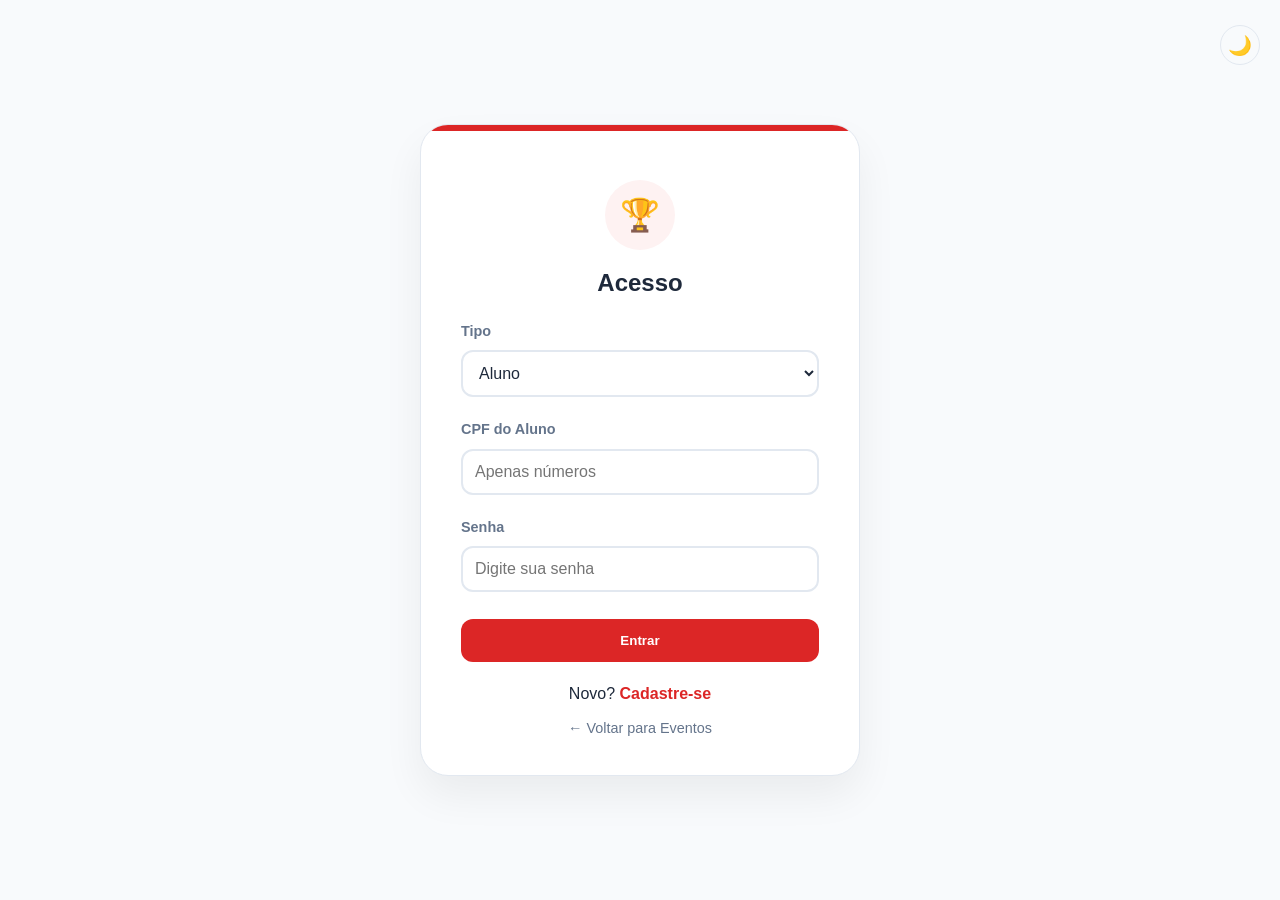
==== index.html @ 8bf76eec "alterado" ====
<!DOCTYPE html>
<html lang="pt-br">
<head>
    <meta charset="UTF-8">
    <title>Dashboard</title>
    <link rel="stylesheet" href="style.css">
</head>
<body>
    <header>
        ⚽ Sistema de Jogos Escolares
        <button onclick="toggleDarkMode()" class="dark-mode-toggle" id="darkModeBtn">🌙</button>
    </header>
    <div class="container">
        <div style="background: var(--vermelho-light); color: var(--vermelho); padding: 12px 20px; border-radius: 16px; margin-bottom: 1.5rem; font-weight: 700; box-shadow: var(--shadow);">
            📌 Inscrições para: <span id="nomeEventoAtual">Carregando...</span>
        </div>
        <div class="header-actions">
            <div>Bem-vindo, <strong id="nomeExibicao">...</strong></div>
            <div>
                <button onclick="window.location.href='eventos.html'" class="btn-logout" style="margin-right:8px;">Trocar Evento</button>
                <button onclick="logout()" class="btn-logout">Sair</button>
            </div>
        </div>
        
        <!-- Grid de Estatísticas -->
        <div class="dashboard-stats">
            <div class="stat-card"><span class="stat-title">Inscritos</span><span id="totalGeral" class="stat-value">0</span></div>
            <div class="stat-card"><span class="stat-title">Vagas Livres</span><span id="vagasRestantes" class="stat-value">94</span></div>
        </div>

        <!-- Painel Central: Placar Ao Vivo Interativo -->
        <div class="list" style="text-align: center; padding: 2rem; margin-bottom: 1.5rem;">
            <h3 style="color: var(--text-main); font-weight: 800; margin-bottom: 1.5rem; display: flex; align-items: center; justify-content: center; gap: 8px;">
                🏆 Placar Ao Vivo
            </h3>
            
            <div style="display: flex; justify-content: center; align-items: center; gap: 3rem; margin-bottom: 1.5rem;">
                <!-- Time A -->
                <div>
                    <div id="nomeTimeA" style="font-weight: 800; font-size: 1.2rem; color: var(--text-main); margin-bottom: 5px; cursor: pointer;" onclick="alterarNomeTime('A')">2º A</div>
                    <span id="pontoTimeA" style="font-size: 4rem; font-weight: 900; color: var(--vermelho); line-height: 1;">0</span>
                </div>
                
                <!-- Divisor X -->
                <div style="font-size: 2rem; font-weight: 900; color: var(--text-sub);">X</div>
                
                <!-- Time B -->
                <div>
                    <div id="nomeTimeB" style="font-weight: 800; font-size: 1.2rem; color: var(--text-main); margin-bottom: 5px; cursor: pointer;" onclick="alterarNomeTime('B')">3º B</div>
                    <span id="pontoTimeB" style="font-size: 4rem; font-weight: 900; color: var(--vermelho); line-height: 1;">0</span>
                </div>
            </div>

            <!-- Controles do Placar (Liberados via script apenas para o Professor) -->
            <div id="controlesPlacar" style="display: none; justify-content: center; align-items: center; gap: 10px; flex-wrap: wrap;">
                <button onclick="modificarPlacar('A', 1)" style="background: var(--vermelho); color: white; border: none; padding: 10px 16px; border-radius: 8px; font-weight: 700; cursor: pointer;">+ Time A</button>
                <button onclick="modificarPlacar('A', -1)" style="background: var(--vermelho); color: white; border: none; padding: 10px 16px; border-radius: 8px; font-weight: 700; cursor: pointer;">- Time A</button>
                <button onclick="modificarPlacar('B', 1)" style="background: var(--vermelho); color: white; border: none; padding: 10px 16px; border-radius: 8px; font-weight: 700; cursor: pointer;">+ Time B</button>
                <button onclick="modificarPlacar('B', -1)" style="background: var(--vermelho); color: white; border: none; padding: 10px 16px; border-radius: 8px; font-weight: 700; cursor: pointer;">- Time B</button>
                <button onclick="resetarPlacar()" style="background: #1e293b; color: white; border: none; padding: 10px 16px; border-radius: 8px; font-weight: 700; cursor: pointer;">🔄 Resetar</button>
            </div>
        </div>

        <div class="cards">
            <div class="card active">Vôlei</div><div class="card">Handebol</div>
            <div class="card">Futsal</div><div class="card">Basquete</div>
        </div>
        <div class="sexo-toggle">
            <button class="sexo-btn active">Masculino</button>
            <button class="sexo-btn">Feminino</button>
        </div>
        <div class="form-box" id="formProfessor">
            <input type="text" id="nomeAluno" placeholder="Nome">
            <input type="text" id="turmaAluno" placeholder="Turma">
            <select id="posicaoAluno"><option>Titular</option><option>Reserva</option></select>
            <button onclick="adicionarAluno()" id="btnSalvar">Salvar</button>
        </div>
        <button onclick="adicionarAluno()" id="btnInscricaoAluno" style="display:none; margin-bottom: 20px; background: var(--vermelho); color:white; border:none; padding: 15px; border-radius: 12px; width:100%; font-weight:bold; cursor:pointer;">Inscrever-me nesta modalidade</button>
        <div class="search-container">
            <input type="text" id="busca" oninput="renderTabela()" placeholder="🔍 Buscar atleta...">
            <span id="contador" class="contador-badge">0/12 jogadores</span>
        </div>
        <div class="list">
            <table>
                <thead><tr><th>Atleta</th><th>Turma</th><th>Posição</th><th style="text-align:right">Ações</th></tr></thead>
                <tbody id="tabela-alunos"></tbody>
            </table>
        </div>
    </div>
    <script src="script.js"></script>
</body>
</html>
// alterado por henzo
---- style.css ----
/* --- VARIÁVEIS DE SISTEMA E CORES --- */
:root {
    --vermelho: #dc2626;
    --vermelho-dark: #991b1b;
    --vermelho-light: #fef2f2;
    --bg-light: #f8fafc;
    --bg-card: white;
    --text-main: #1e293b;
    --text-sub: #64748b;
    --border-color: #e2e8f0;
    --shadow: 0 10px 15px -3px rgba(0, 0, 0, 0.05);
    --transition: all 0.3s cubic-bezier(0.4, 0, 0.2, 1);
}

[data-theme="dark"] {
    --bg-light: #0f172a;
    --bg-card: #1e293b;
    --text-main: #f8fafc;
    --text-sub: #94a3b8;
    --border-color: #334155;
    --vermelho-light: #450a0a;
}

/* --- ESTRUTURA GLOBAL COMTILHADA --- */
* { box-sizing: border-box; margin: 0; padding: 0; outline: none; }
body { font-family: 'Inter', sans-serif; background: var(--bg-light); color: var(--text-main); line-height: 1.5; transition: background 0.3s, color 0.3s; }

/* --- MANUTENÇÃO INTEGRAL DAS TELAS DE LOGIN E CADASTRO (INALTERADO) --- */
.login-page { background: var(--bg-light); min-height: 100vh; display: flex; align-items: center; justify-content: center; padding: 20px; }
.login-box { background: var(--bg-card); padding: 35px 40px; border-radius: 28px; width: 100%; max-width: 440px; box-shadow: 0 20px 40px rgba(0,0,0,0.06); position: relative; overflow: hidden; border: 1px solid var(--border-color); }
.login-accent-bar { height: 6px; background: var(--vermelho); width: 100%; position: absolute; top: 0; left: 0; }
.icon-circle { width: 70px; height: 70px; background: var(--vermelho-light); color: var(--vermelho); font-size: 2rem; display: flex; align-items: center; justify-content: center; border-radius: 50%; margin: 20px auto 15px; }
.login-header h2 { text-align: center; color: var(--text-main); font-weight: 800; margin-bottom: 20px; }
.input-group { margin-bottom: 22px; }
.input-group label { display: block; font-size: 0.9rem; font-weight: 600; margin-bottom: 8px; color: var(--text-sub); }
input, select { width: 100%; padding: 12px; border: 2px solid var(--border-color); border-radius: 12px; font-size: 1rem; transition: var(--transition); background: var(--bg-card); color: var(--text-main); }
input:focus, select:focus { border-color: var(--vermelho); box-shadow: 0 0 0 4px var(--vermelho-light); }
#btnEntrar, #btnSalvar { width: 100%; background: var(--vermelho); color: white; border: none; padding: 14px; border-radius: 12px; font-weight: 700; cursor: pointer; transition: var(--transition); margin-top: 5px; }
#btnEntrar:hover, #btnSalvar:hover { background: var(--vermelho-dark); transform: translateY(-2px); }

/* --- ESTRUTURA DO TOPO E CONTAINERS --- */
header { background: var(--bg-card); padding: 1.2rem; text-align: center; font-weight: 800; color: var(--vermelho); border-bottom: 4px solid var(--vermelho); box-shadow: var(--shadow); position: relative; }
.container { max-width: 1000px; margin: 2rem auto; padding: 0 1rem; }
.header-actions { display: flex; justify-content: space-between; align-items: center; background: var(--bg-card); padding: 12px 20px; border-radius: 16px; margin-bottom: 1.5rem; box-shadow: var(--shadow); border: 1px solid var(--border-color); }

/* --- PAINEL PRINCIPAL (DASHBOARD) --- */
.dashboard-stats { display: grid; grid-template-columns: repeat(auto-fit, minmax(140px, 1fr)); gap: 1rem; margin-bottom: 2rem; }
.stat-card { background: var(--bg-card); padding: 0.8rem 1.2rem; border-radius: 16px; box-shadow: var(--shadow); border-left: 5px solid var(--vermelho); border-top: 1px solid var(--border-color); border-right: 1px solid var(--border-color); border-bottom: 1px solid var(--border-color); }
.stat-title { font-size: 0.65rem; color: var(--text-sub); text-transform: uppercase; font-weight: 700; display: block; }
.stat-value { font-size: 1.8rem; font-weight: 800; color: var(--text-main); display: block; line-height: 1.2; margin-top: 4px; }

/* --- ABAS DE ESPORTES (CARDS) --- */
.cards { display: grid; grid-template-columns: repeat(auto-fit, minmax(120px, 1fr)); gap: 12px; margin-bottom: 1.5rem; }
.card { background: var(--bg-card); padding: 1rem; border-radius: 12px; text-align: center; cursor: pointer; font-weight: 600; box-shadow: var(--shadow); border: 2px solid transparent; transition: var(--transition); color: var(--text-main); }
.card.active { border-color: var(--vermelho); color: var(--vermelho); background: var(--vermelho-light); }

/* --- ALTERNADOR DE GÊNERO --- */
.sexo-toggle { display: flex; background: var(--border-color); padding: 4px; border-radius: 50px; max-width: 280px; margin-bottom: 1.5rem; }
.sexo-btn { flex: 1; padding: 8px 15px; border: none; border-radius: 50px; text-align: center; cursor: pointer; font-weight: 600; font-size: 0.9rem; color: var(--text-sub); background: transparent; transition: var(--transition); }
.sexo-btn.active { background: var(--vermelho); color: white; box-shadow: var(--shadow); }

/* --- BLOCO DE FORMULÁRIO INTERNO --- */
.form-box { background: var(--bg-card); padding: 1.5rem; border-radius: 20px; box-shadow: var(--shadow); border: 1px solid var(--border-color); display: grid; grid-template-columns: 2fr 1fr 1fr auto; gap: 12px; margin-bottom: 2rem; align-items: center; }

/* --- REGRAS DE BUSCA E LISTAGENS COMTILHADAS --- */
.search-container { display: flex; align-items: center; justify-content: space-between; background: var(--bg-card); padding: 10px 20px; border-radius: 16px; margin-bottom: 1.5rem; box-shadow: var(--shadow); border: 1px solid var(--border-color); }
.search-container input { border: none; background: transparent; width: 100%; padding: 10px; color: var(--text-main); }
.search-container input:focus { box-shadow: none; border-color: transparent; }
.contador-badge { background: var(--vermelho-light); color: var(--vermelho); padding: 6px 14px; border-radius: 12px; font-size: 0.85rem; font-weight: 700; white-space: nowrap; }

.list { background: var(--bg-card); border-radius: 20px; padding: 1.5rem; box-shadow: var(--shadow); margin-top: 1rem; overflow-x: auto; border: 1px solid var(--border-color); }
table { width: 100%; border-collapse: collapse; }
th { text-align: left; color: var(--text-sub); font-size: 0.85rem; text-transform: uppercase; padding: 12px 15px; border-bottom: 2px solid var(--border-color); }
td { padding: 16px 15px; border-bottom: 1px solid var(--border-color); color: var(--text-main); font-size: 0.95rem; }
th:last-child, td:last-child { text-align: right; }

/* --- BADGES E BOTÕES AUXILIARES --- */
.action-btn { border: none; background: var(--bg-light); padding: 8px 12px; border-radius: 10px; cursor: pointer; margin-left: 5px; transition: var(--transition); }
.action-btn:hover { background: var(--border-color); transform: scale(1.1); }

.badge { padding: 6px 12px; border-radius: 8px; font-size: 0.75rem; font-weight: 700; }
.titular { background: #dcfce7; color: #166534; }
[data-theme="dark"] .titular { background: #14532d; color: #4ade80; }
.reserva { background: var(--bg-light); color: var(--text-sub); }

.btn-logout { background: var(--bg-light); color: var(--text-sub); border: 1px solid var(--border-color); padding: 8px 16px; border-radius: 10px; font-weight: 700; cursor: pointer; transition: var(--transition); }
.btn-logout:hover { background: var(--border-color); color: var(--text-main); }

.dark-mode-toggle { position: absolute; right: 20px; top: 50%; transform: translateY(-50%); background: var(--bg-light); border: 1px solid var(--border-color); font-size: 1.2rem; padding: 8px; border-radius: 50%; cursor: pointer; display: flex; align-items: center; justify-content: center; width: 40px; height: 40px; transition: var(--transition); }

/* --- GRID DE TORNEIOS / EVENTOS --- */
.events-grid { display: grid; grid-template-columns: repeat(auto-fit, minmax(300px, 1fr)); gap: 1.5rem; margin-top: 2rem; }
.event-card { background: var(--bg-card); border-radius: 20px; overflow: hidden; box-shadow: var(--shadow); transition: var(--transition); display: flex; flex-direction: column; border: 1px solid var(--border-color); }
.event-card:hover { transform: translateY(-5px); box-shadow: 0 20px 25px -5px rgba(0, 0, 0, 0.1); }
.event-banner { background: var(--vermelho); color: white; padding: 2rem 1.5rem; font-size: 1.5rem; font-weight: 800; text-align: center; position: relative; }
.event-badge { position: absolute; top: 15px; right: 15px; background: rgba(255, 255, 255, 0.2); padding: 4px 10px; border-radius: 20px; font-size: 0.75rem; font-weight: 700; text-transform: uppercase; }
.event-body { padding: 1.5rem; display: flex; flex-direction: column; flex-grow: 1; }
.event-info { font-size: 0.9rem; color: var(--text-sub); margin-bottom: 8px; display: flex; align-items: center; gap: 8px; }
.event-title { font-size: 1.2rem; font-weight: 700; margin-bottom: 12px; color: var(--text-main); }
.btn-inscrever { width: 100%; background: var(--vermelho); color: white; border: none; padding: 12px; border-radius: 12px; font-weight: 700; cursor: pointer; transition: var(--transition); margin-top: auto; text-align: center; text-decoration: none; display: block; }
.btn-inscrever:hover { background: var(--vermelho-dark); }

/* --- TRATAMENTO DE INTERFACE PARA CELULAR (RESPONSIVIDADE) --- */
@media (max-width: 768px) {
    .form-box { grid-template-columns: 1fr; gap: 10px; }
    .header-actions { flex-direction: column; gap: 12px; text-align: center; }
    .search-container { flex-direction: column; gap: 10px; align-items: stretch; }
    .search-container input { text-align: center; }
    .contador-badge { text-align: center; }
}
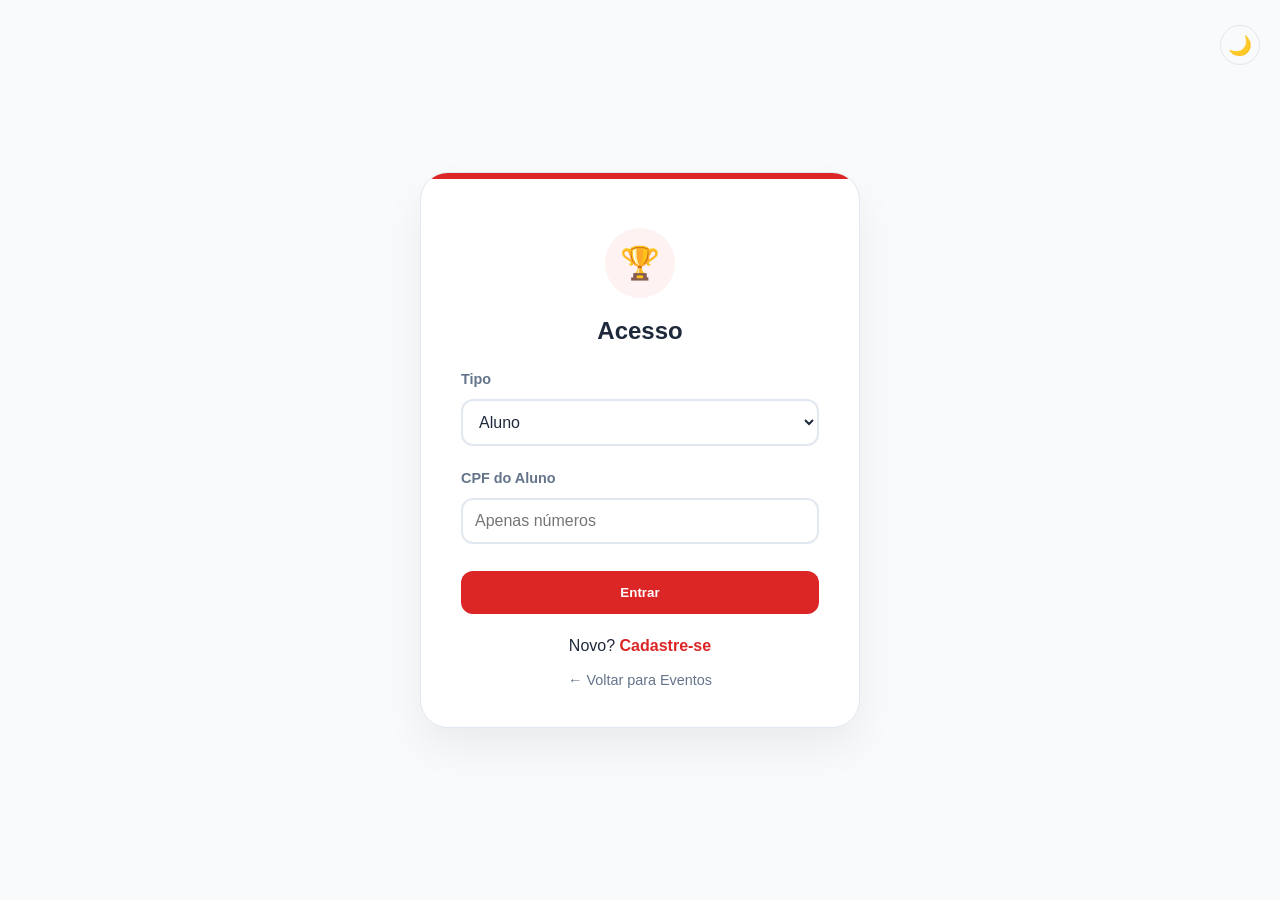
==== commit 02b953b4: "ultimas alteracoes" ====
--- a/index.html
+++ b/index.html
@@ -4,6 +4,18 @@
     <meta charset="UTF-8">
     <title>Dashboard</title>
     <link rel="stylesheet" href="style.css">
+    <script>
+        // Trava nativa para impedir exibição de lixo antigo na tela
+        (function verificarSessaoImediata() {
+            const usuario = localStorage.getItem("usuarioLogado");
+            if (!usuario) {
+                window.location.href = "login.html";
+            }
+            if (localStorage.getItem("temaEscuro") === "ativo") {
+                document.documentElement.setAttribute("data-theme", "dark");
+            }
+        })();
+    </script>
 </head>
 <body>
     <header>
@@ -15,7 +27,7 @@
             📌 Inscrições para: <span id="nomeEventoAtual">Carregando...</span>
         </div>
         <div class="header-actions">
-            <div>Bem-vindo, <strong id="nomeExibicao">...</strong></div>
+            <div>Bem-vindoo, <strong id="nomeExibicao">Carregando...</strong></div>
             <div>
                 <button onclick="window.location.href='eventos.html'" class="btn-logout" style="margin-right:8px;">Trocar Evento</button>
                 <button onclick="logout()" class="btn-logout">Sair</button>
@@ -35,23 +47,17 @@
             </h3>
             
             <div style="display: flex; justify-content: center; align-items: center; gap: 3rem; margin-bottom: 1.5rem;">
-                <!-- Time A -->
                 <div>
                     <div id="nomeTimeA" style="font-weight: 800; font-size: 1.2rem; color: var(--text-main); margin-bottom: 5px; cursor: pointer;" onclick="alterarNomeTime('A')">2º A</div>
                     <span id="pontoTimeA" style="font-size: 4rem; font-weight: 900; color: var(--vermelho); line-height: 1;">0</span>
                 </div>
-                
-                <!-- Divisor X -->
                 <div style="font-size: 2rem; font-weight: 900; color: var(--text-sub);">X</div>
-                
-                <!-- Time B -->
                 <div>
                     <div id="nomeTimeB" style="font-weight: 800; font-size: 1.2rem; color: var(--text-main); margin-bottom: 5px; cursor: pointer;" onclick="alterarNomeTime('B')">3º B</div>
                     <span id="pontoTimeB" style="font-size: 4rem; font-weight: 900; color: var(--vermelho); line-height: 1;">0</span>
                 </div>
             </div>
 
-            <!-- Controles do Placar (Liberados via script apenas para o Professor) -->
             <div id="controlesPlacar" style="display: none; justify-content: center; align-items: center; gap: 10px; flex-wrap: wrap;">
                 <button onclick="modificarPlacar('A', 1)" style="background: var(--vermelho); color: white; border: none; padding: 10px 16px; border-radius: 8px; font-weight: 700; cursor: pointer;">+ Time A</button>
                 <button onclick="modificarPlacar('A', -1)" style="background: var(--vermelho); color: white; border: none; padding: 10px 16px; border-radius: 8px; font-weight: 700; cursor: pointer;">- Time A</button>
@@ -87,7 +93,7 @@
             </table>
         </div>
     </div>
-    <script src="script.js"></script>
+    <!-- Alterado para v=150 para quebrar o cache de script antigo do seu PC de uma vez por todas -->
+    <script src="script.js?v=150"></script>
 </body>
 </html>
-// alterado por henzo
--- a/style.css
+++ b/style.css
@@ -108,3 +108,87 @@
     .search-container input { text-align: center; }
     .contador-badge { text-align: center; }
 }
+/* =========================================================
+   GERENCIADOR DE EVENTOS
+========================================================= */
+
+.gerenciador-eventos{
+    background: var(--bg-card);
+    border-radius: 20px;
+    padding: 24px;
+    margin-bottom: 25px;
+    border: 1px solid var(--border-color);
+    box-shadow: var(--shadow);
+}
+
+.gerenciador-header{
+    margin-bottom: 20px;
+}
+
+.gerenciador-header h3{
+    color: var(--vermelho);
+    font-size: 1.2rem;
+    font-weight: 800;
+    margin-bottom: 5px;
+}
+
+.gerenciador-header span{
+    color: var(--text-sub);
+    font-size: 0.9rem;
+}
+
+.gerenciador-form{
+    display: grid;
+    grid-template-columns: 2fr 1.2fr 1.2fr 180px;
+    gap: 12px;
+    align-items: center;
+}
+
+.gerenciador-form input{
+    height: 48px;
+}
+
+.btn-criar-evento{
+    width: 100%;
+    height: 48px;
+    background: var(--vermelho);
+    color: white;
+    border: none;
+    border-radius: 12px;
+    font-weight: 700;
+    cursor: pointer;
+    transition: var(--transition);
+}
+
+.btn-criar-evento:hover{
+    background: var(--vermelho-dark);
+    transform: translateY(-2px);
+}
+
+.btn-remover-evento{
+    width: 100%;
+    background: #dc2626;
+    color: white;
+    border: none;
+    padding: 10px;
+    border-radius: 10px;
+    font-weight: 700;
+    cursor: pointer;
+    transition: var(--transition);
+}
+
+.btn-remover-evento:hover{
+    background: #991b1b;
+}
+
+@media (max-width: 768px){
+
+    .gerenciador-form{
+        grid-template-columns: 1fr;
+    }
+
+    .btn-criar-evento{
+        width: 100%;
+    }
+
+}
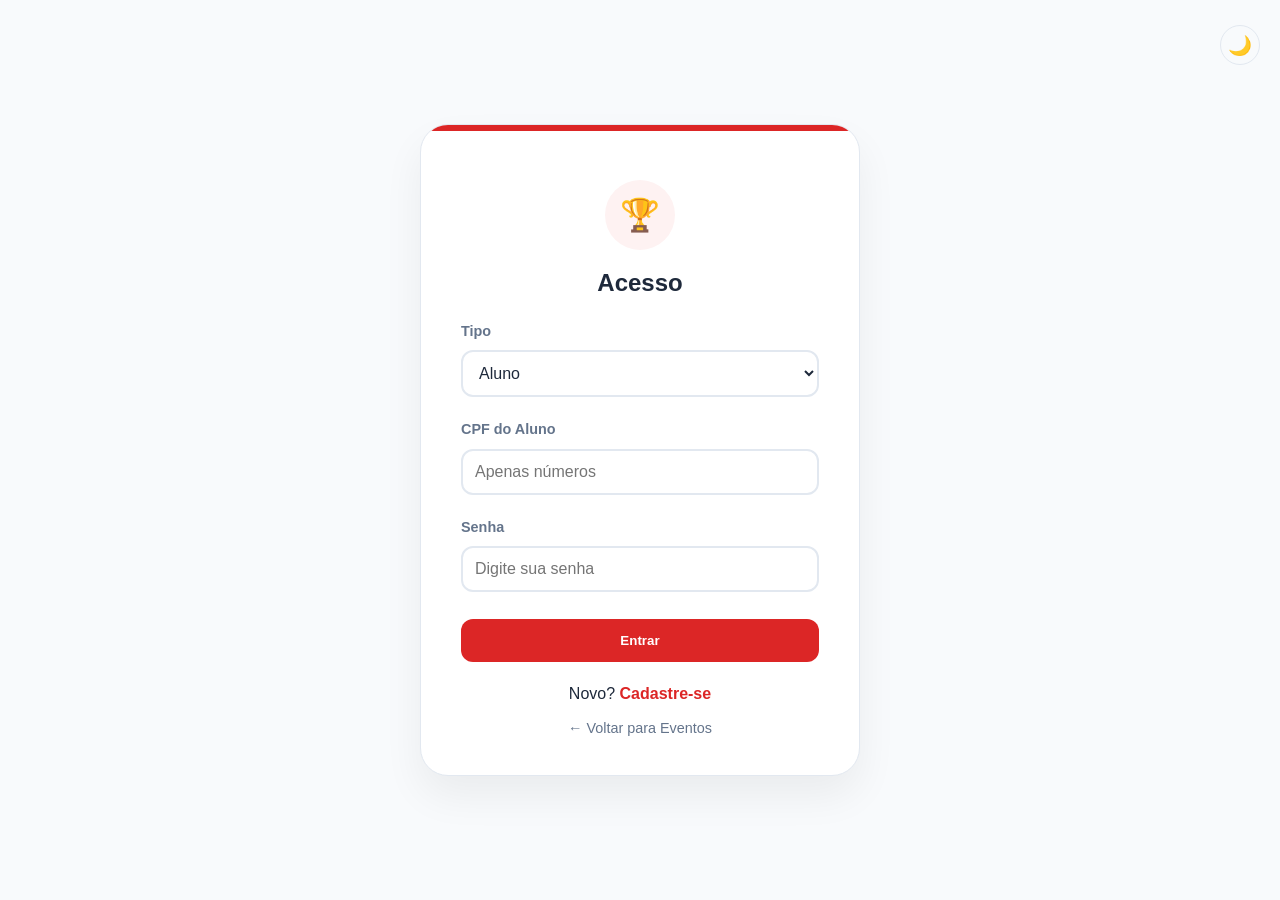
==== commit 8c4c3f5f: "Atulização de conexão com back 01/07" ====
--- a/index.html
+++ b/index.html
@@ -19,7 +19,7 @@
 </head>
 <body>
     <header>
-        ⚽ Sistema de Jogos Escolares
+        ⚽ PLANNER SESI
         <button onclick="toggleDarkMode()" class="dark-mode-toggle" id="darkModeBtn">🌙</button>
     </header>
     <div class="container">
@@ -96,4 +96,4 @@
     <!-- Alterado para v=150 para quebrar o cache de script antigo do seu PC de uma vez por todas -->
     <script src="script.js?v=150"></script>
 </body>
-</html>
+</html>
--- a/style.css
+++ b/style.css
@@ -108,87 +108,190 @@
     .search-container input { text-align: center; }
     .contador-badge { text-align: center; }
 }
-/* =========================================================
-   GERENCIADOR DE EVENTOS
-========================================================= */
-
-.gerenciador-eventos{
-    background: var(--bg-card);
-    border-radius: 20px;
-    padding: 24px;
-    margin-bottom: 25px;
+.btn-excluir-evento{
+    background:#dc2626;
+    color:white;
+    border:none;
+    padding:8px 16px;
+    border-radius:10px;
+    font-weight:700;
+    cursor:pointer;
+    transition:var(--transition);
+}
+
+.btn-excluir-evento:hover{
+    background:#991b1b;
+    transform:translateY(-2px);
+}
+.painel-eventos {
+    border-top: 4px solid var(--vermelho);
+}
+
+.titulo-gerenciamento {
+    color: var(--text-main);
+    font-size: 1.3rem;
+    font-weight: 800;
+    margin-bottom: 20px;
+}
+
+.event-actions {
+    display: flex;
+    gap: 10px;
+    margin-top: 12px;
+}
+
+.btn-editar-evento {
+    flex: 1;
+    background: var(--bg-light);
+    color: var(--text-main);
     border: 1px solid var(--border-color);
-    box-shadow: var(--shadow);
-}
-
-.gerenciador-header{
-    margin-bottom: 20px;
-}
-
-.gerenciador-header h3{
-    color: var(--vermelho);
-    font-size: 1.2rem;
-    font-weight: 800;
-    margin-bottom: 5px;
-}
-
-.gerenciador-header span{
-    color: var(--text-sub);
-    font-size: 0.9rem;
-}
-
-.gerenciador-form{
-    display: grid;
-    grid-template-columns: 2fr 1.2fr 1.2fr 180px;
-    gap: 12px;
-    align-items: center;
-}
-
-.gerenciador-form input{
-    height: 48px;
-}
-
-.btn-criar-evento{
-    width: 100%;
-    height: 48px;
-    background: var(--vermelho);
-    color: white;
-    border: none;
-    border-radius: 12px;
+    padding: 10px;
+    border-radius: 10px;
+    cursor: pointer;
     font-weight: 700;
-    cursor: pointer;
-    transition: var(--transition);
-}
-
-.btn-criar-evento:hover{
-    background: var(--vermelho-dark);
+    transition: var(--transition);
+}
+
+.btn-editar-evento:hover {
     transform: translateY(-2px);
 }
 
-.btn-remover-evento{
-    width: 100%;
+.btn-excluir-evento {
+    flex: 1;
     background: #dc2626;
     color: white;
     border: none;
     padding: 10px;
     border-radius: 10px;
+    cursor: pointer;
     font-weight: 700;
+    transition: var(--transition);
+}
+
+.btn-excluir-evento:hover {
+    background: #991b1b;
+    transform: translateY(-2px);
+}
+/* =========================================================
+   FORMULÁRIO DE EVENTOS (PADRÃO DASHBOARD)
+========================================================= */
+
+.form-eventos{
+    grid-template-columns: 1fr 1fr 1fr auto;
+    gap: 12px;
+    align-items: stretch;
+    padding: 1.5rem;
+    border-radius: 20px;
+    background: var(--bg-card);
+    border: 1px solid var(--border-color);
+    box-shadow: var(--shadow);
+    transition: var(--transition);
+}
+
+/* inputs mais “card UI” */
+.form-eventos input{
+    border: 2px solid var(--border-color);
+    background: var(--bg-light);
+    padding: 12px 14px;
+    border-radius: 12px;
+    font-size: 0.95rem;
+    font-weight: 600;
+    color: var(--text-main);
+    transition: var(--transition);
+}
+
+/* foco consistente com o resto do sistema */
+.form-eventos input:focus{
+    border-color: var(--vermelho);
+    box-shadow: 0 0 0 4px var(--vermelho-light);
+    background: var(--bg-card);
+    transform: translateY(-1px);
+}
+
+/* botão criar evento alinhado ao sistema */
+.btn-criar-evento{
+    background: var(--vermelho);
+    color: white;
+    border: none;
+    padding: 12px 18px;
+    border-radius: 12px;
+    font-weight: 800;
     cursor: pointer;
     transition: var(--transition);
-}
-
-.btn-remover-evento:hover{
-    background: #991b1b;
-}
-
+    white-space: nowrap;
+    box-shadow: var(--shadow);
+}
+
+/* hover mais “premium” */
+.btn-criar-evento:hover{
+    background: var(--vermelho-dark);
+    transform: translateY(-2px);
+}
+
+/* responsivo igual seu sistema */
 @media (max-width: 768px){
-
-    .gerenciador-form{
+    .form-eventos{
         grid-template-columns: 1fr;
     }
 
     .btn-criar-evento{
         width: 100%;
     }
-
-}+<<<<<<< HEAD
+}
+=======
+
+}
+
+/*1.Suavização global de rederização de fontes*/
+body {
+    -webkit-font-smoothing: antialiased;
+    -moz-osx-font-smoothing: grayscale;
+    text-rendering: optimizeLegibility;
+}
+
+/*2.Feedback discreto ao passar o mouse nas linhas da tebela*/
+table tbody tr {
+    transition: background-color 0.2s ease;
+}
+table tbody tr:hover {
+    background-color: rgba(220, 38, 38, 0.02) !important; 
+}
+
+/*3.Ajuste sutil de profundidade na caixa de login/cadastro*/
+.login-box {
+    transition: box-shadow 0.3s ease;
+}
+.login-box:houver {
+    box-shadow: o 25px 50px -12px rgba(0, 0, 0, 0.1) !important;
+}
+
+/*4.Transição suave na barra de alternância de gênero*/
+.sexo-btn {
+    transition: background-color 0.2s ease, color 0.2s ease, box-shadow 0.2s ease !important;
+}
+
+/*5.Efeito sutil de foco nos campos (inputs e selects)*/
+input, select {
+    transition: border-color 0.2s ease, box-shadow 0.2s ease, background-color 02s ease !important;
+}
+
+/*6.Refinamento de contraste nos títulos de estatísticas*/
+.stat-title {
+    letter-spacing: 0.5px;
+}
+
+/*7.Realce suave para os cabeçalhos das tabelas*/
+th {
+    letter-spacing: 0.5px;
+    font-weight: 700 !important;
+}
+
+/*8.Suavização do botão flutuante de Dark Mode*/
+.dark-mode-toggle {
+    transition: 0.2s ease, background-color 0,2s ease, border-color 0.2s ease !important;
+}
+.dark-mode-toggle:houver{
+    transform: translateY(-50%) scale(1.05) !important;
+}
+>>>>>>> 29b41b3f2c99a8e424eab7636ff762683ae6dd1f
